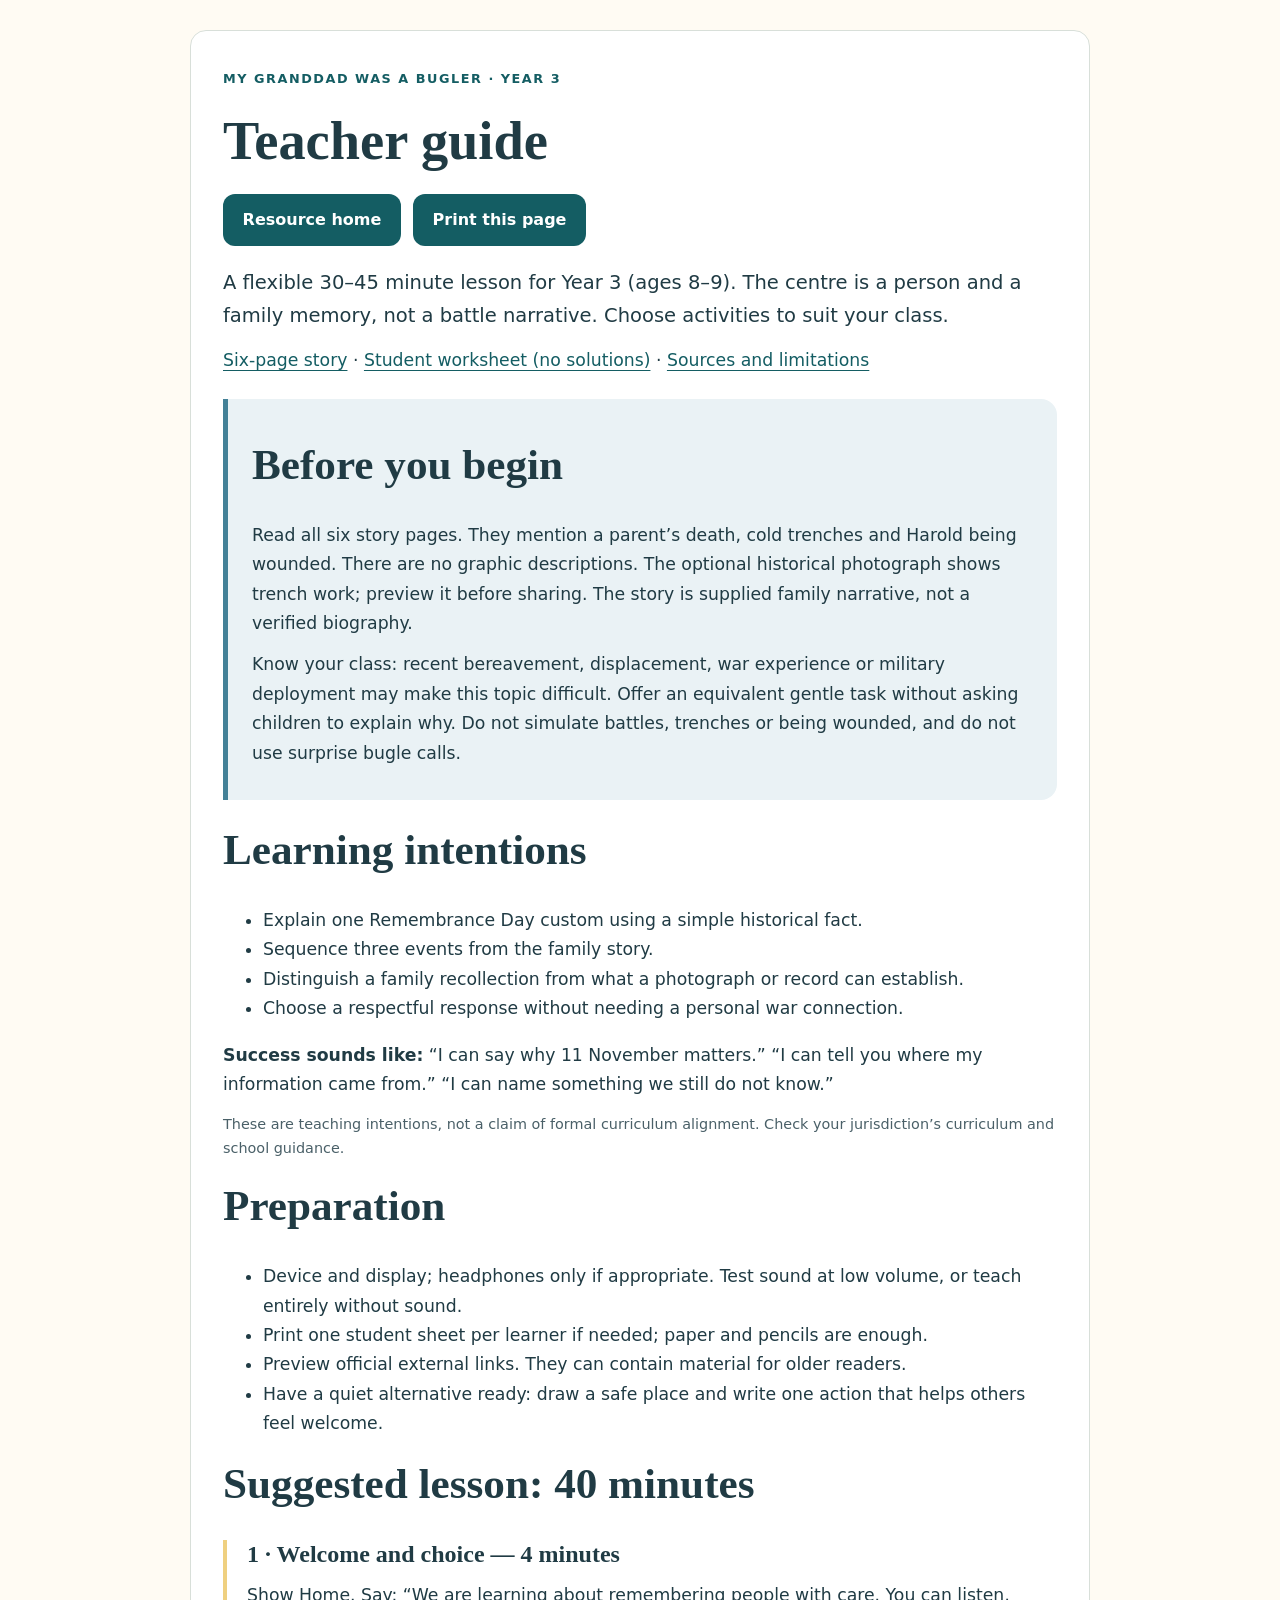
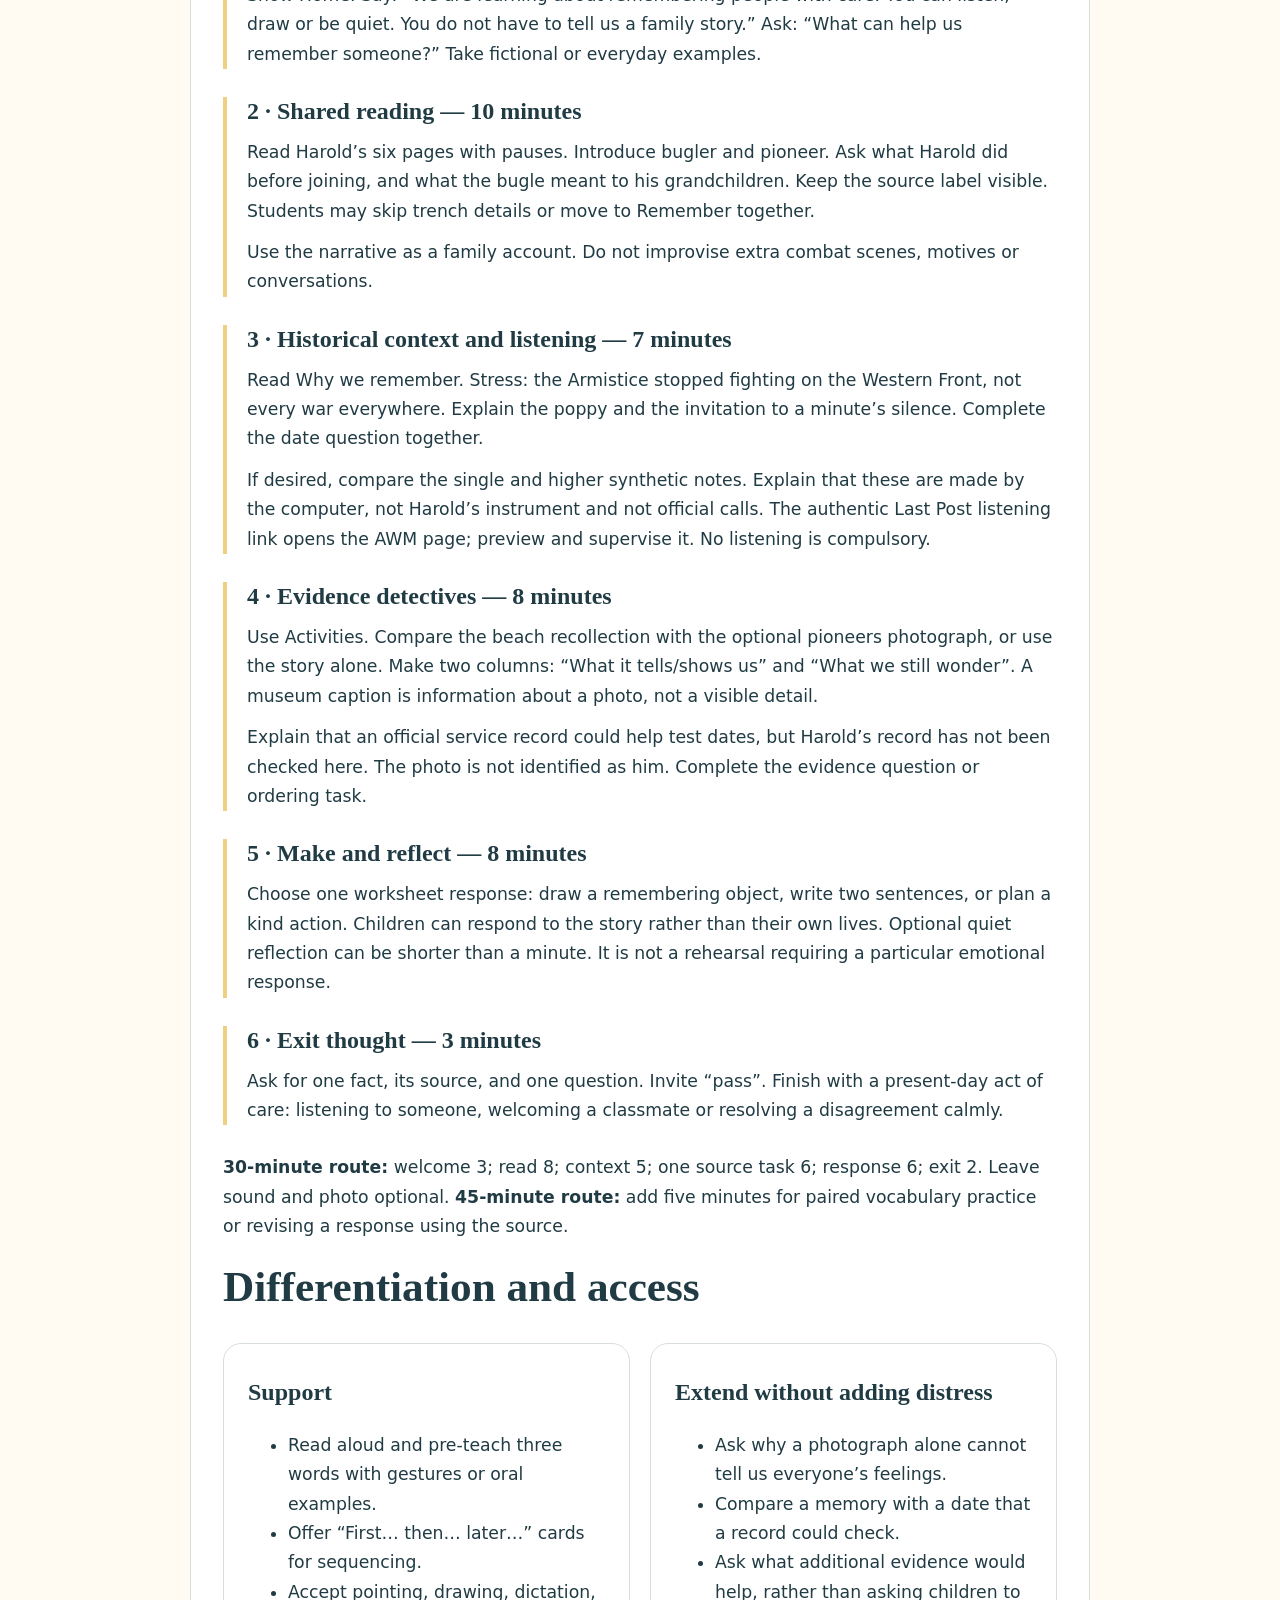
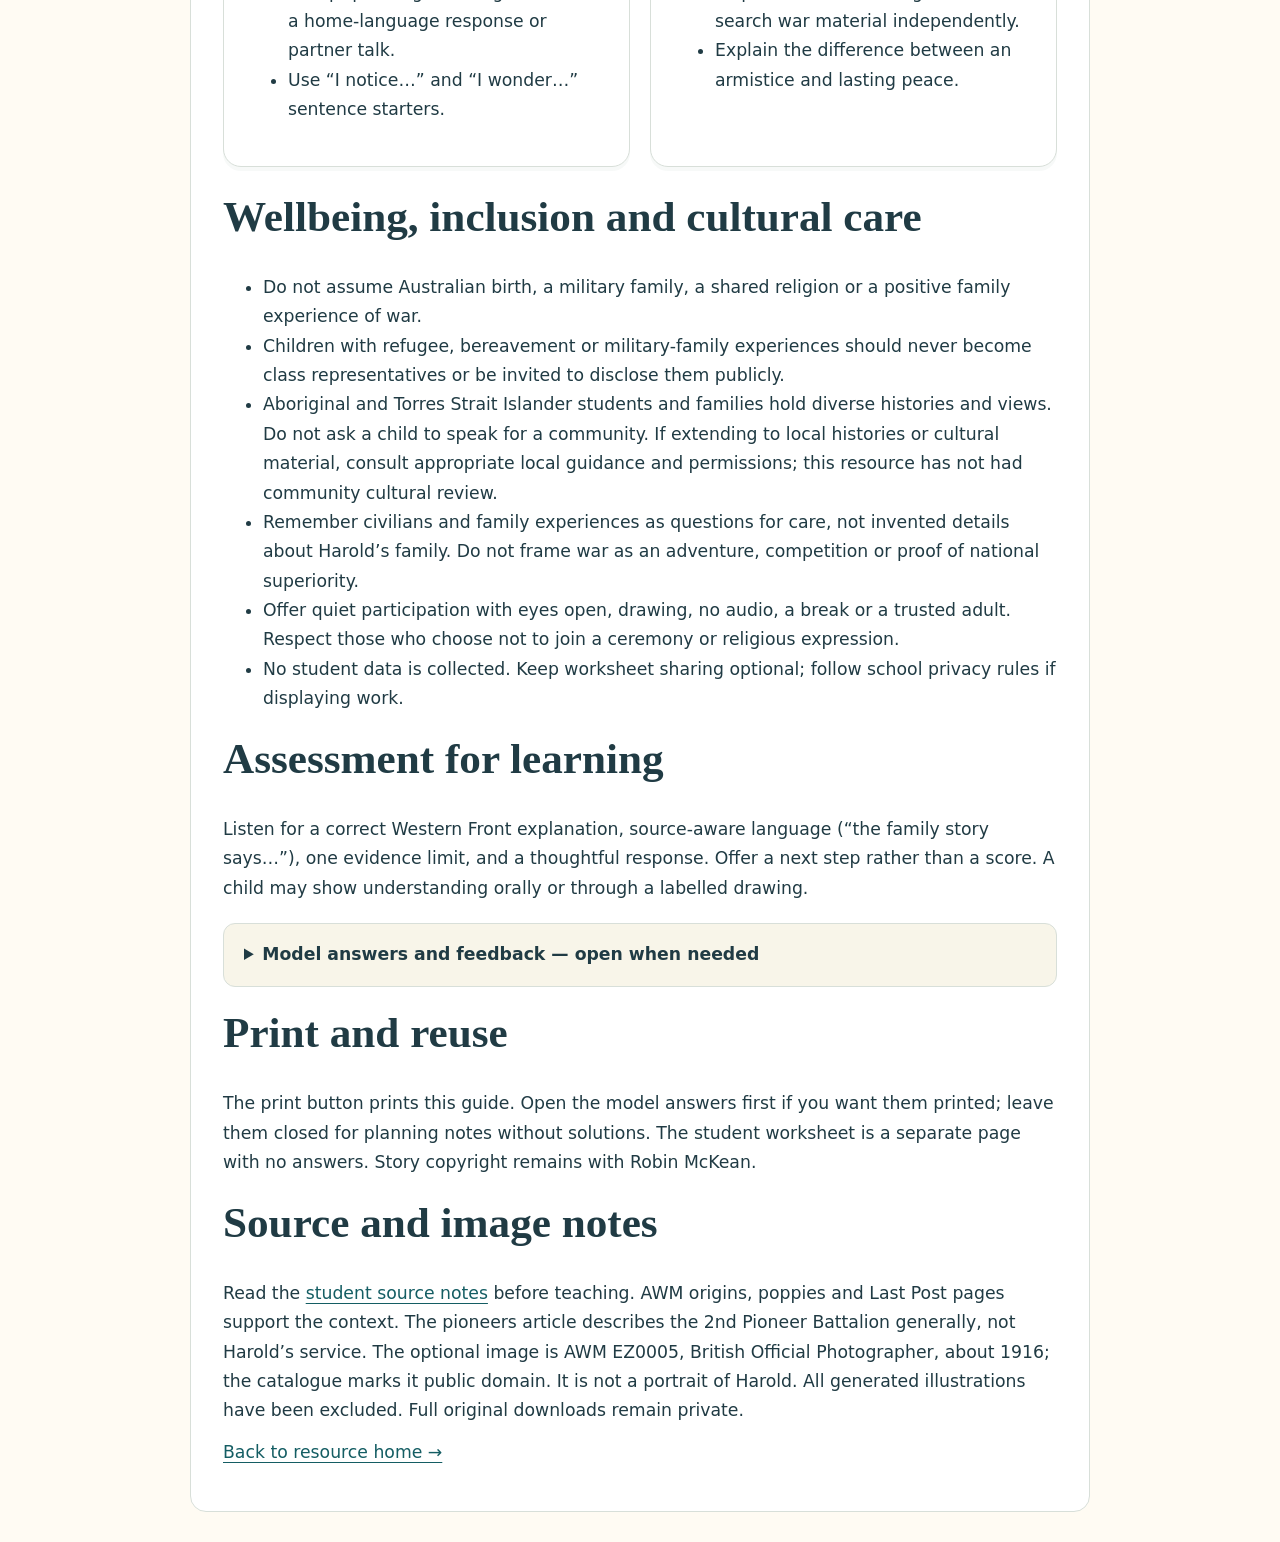
==== teacher/index.html @ 89bfed2d "Expand Year 3 remembrance resource with evidence activities, worksheet and teacher guide" ====
<!doctype html><html lang="en-AU"><head><meta charset="utf-8"><meta name="viewport" content="width=device-width,initial-scale=1"><title>Teacher guide | My Granddad was a Bugler</title><link rel="stylesheet" href="../assets/site.css"></head><body><a class="skip" href="#content">Skip to content</a><main id="content" class="paper teacher-content"><span class="eyebrow">My Granddad was a Bugler · Year 3</span><h1>Teacher guide</h1><nav class="print-tools" aria-label="Resource links"><a class="button" href="../index.html#home">Resource home</a><button type="button" onclick="window.print()">Print this page</button></nav><p class="lead">A flexible 30–45 minute lesson for Year 3 (ages 8–9). The centre is a person and a family memory, not a battle narrative. Choose activities to suit your class.</p><p><a href="../index.html#story">Six-page story</a> · <a href="../worksheet.html">Student worksheet (no solutions)</a> · <a href="../index.html#sources">Sources and limitations</a></p><aside class="gentle"><h2>Before you begin</h2><p>Read all six story pages. They mention a parent’s death, cold trenches and Harold being wounded. There are no graphic descriptions. The optional historical photograph shows trench work; preview it before sharing. The story is supplied family narrative, not a verified biography.</p><p>Know your class: recent bereavement, displacement, war experience or military deployment may make this topic difficult. Offer an equivalent gentle task without asking children to explain why. Do not simulate battles, trenches or being wounded, and do not use surprise bugle calls.</p></aside><h2>Learning intentions</h2><ul><li>Explain one Remembrance Day custom using a simple historical fact.</li><li>Sequence three events from the family story.</li><li>Distinguish a family recollection from what a photograph or record can establish.</li><li>Choose a respectful response without needing a personal war connection.</li></ul><p><strong>Success sounds like:</strong> “I can say why 11 November matters.” “I can tell you where my information came from.” “I can name something we still do not know.”</p><p class="small">These are teaching intentions, not a claim of formal curriculum alignment. Check your jurisdiction’s curriculum and school guidance.</p><h2>Preparation</h2><ul><li>Device and display; headphones only if appropriate. Test sound at low volume, or teach entirely without sound.</li><li>Print one student sheet per learner if needed; paper and pencils are enough.</li><li>Preview official external links. They can contain material for older readers.</li><li>Have a quiet alternative ready: draw a safe place and write one action that helps others feel welcome.</li></ul><h2>Suggested lesson: 40 minutes</h2><div class="lesson"><h3>1 · Welcome and choice — 4 minutes</h3><p>Show Home. Say: “We are learning about remembering people with care. You can listen, draw or be quiet. You do not have to tell us a family story.” Ask: “What can help us remember someone?” Take fictional or everyday examples.</p></div><div class="lesson"><h3>2 · Shared reading — 10 minutes</h3><p>Read Harold’s six pages with pauses. Introduce bugler and pioneer. Ask what Harold did before joining, and what the bugle meant to his grandchildren. Keep the source label visible. Students may skip trench details or move to Remember together.</p><p>Use the narrative as a family account. Do not improvise extra combat scenes, motives or conversations.</p></div><div class="lesson"><h3>3 · Historical context and listening — 7 minutes</h3><p>Read Why we remember. Stress: the Armistice stopped fighting on the Western Front, not every war everywhere. Explain the poppy and the invitation to a minute’s silence. Complete the date question together.</p><p>If desired, compare the single and higher synthetic notes. Explain that these are made by the computer, not Harold’s instrument and not official calls. The authentic Last Post listening link opens the AWM page; preview and supervise it. No listening is compulsory.</p></div><div class="lesson"><h3>4 · Evidence detectives — 8 minutes</h3><p>Use Activities. Compare the beach recollection with the optional pioneers photograph, or use the story alone. Make two columns: “What it tells/shows us” and “What we still wonder”. A museum caption is information about a photo, not a visible detail.</p><p>Explain that an official service record could help test dates, but Harold’s record has not been checked here. The photo is not identified as him. Complete the evidence question or ordering task.</p></div><div class="lesson"><h3>5 · Make and reflect — 8 minutes</h3><p>Choose one worksheet response: draw a remembering object, write two sentences, or plan a kind action. Children can respond to the story rather than their own lives. Optional quiet reflection can be shorter than a minute. It is not a rehearsal requiring a particular emotional response.</p></div><div class="lesson"><h3>6 · Exit thought — 3 minutes</h3><p>Ask for one fact, its source, and one question. Invite “pass”. Finish with a present-day act of care: listening to someone, welcoming a classmate or resolving a disagreement calmly.</p></div><p><strong>30-minute route:</strong> welcome 3; read 8; context 5; one source task 6; response 6; exit 2. Leave sound and photo optional. <strong>45-minute route:</strong> add five minutes for paired vocabulary practice or revising a response using the source.</p><h2>Differentiation and access</h2><div class="grid two"><article class="card"><h3>Support</h3><ul><li>Read aloud and pre-teach three words with gestures or oral examples.</li><li>Offer “First… then… later…” cards for sequencing.</li><li>Accept pointing, drawing, dictation, a home-language response or partner talk.</li><li>Use “I notice…” and “I wonder…” sentence starters.</li></ul></article><article class="card"><h3>Extend without adding distress</h3><ul><li>Ask why a photograph alone cannot tell us everyone’s feelings.</li><li>Compare a memory with a date that a record could check.</li><li>Ask what additional evidence would help, rather than asking children to search war material independently.</li><li>Explain the difference between an armistice and lasting peace.</li></ul></article></div><h2>Wellbeing, inclusion and cultural care</h2><ul><li>Do not assume Australian birth, a military family, a shared religion or a positive family experience of war.</li><li>Children with refugee, bereavement or military-family experiences should never become class representatives or be invited to disclose them publicly.</li><li>Aboriginal and Torres Strait Islander students and families hold diverse histories and views. Do not ask a child to speak for a community. If extending to local histories or cultural material, consult appropriate local guidance and permissions; this resource has not had community cultural review.</li><li>Remember civilians and family experiences as questions for care, not invented details about Harold’s family. Do not frame war as an adventure, competition or proof of national superiority.</li><li>Offer quiet participation with eyes open, drawing, no audio, a break or a trusted adult. Respect those who choose not to join a ceremony or religious expression.</li><li>No student data is collected. Keep worksheet sharing optional; follow school privacy rules if displaying work.</li></ul><h2>Assessment for learning</h2><p>Listen for a correct Western Front explanation, source-aware language (“the family story says…”), one evidence limit, and a thoughtful response. Offer a next step rather than a score. A child may show understanding orally or through a labelled drawing.</p><details><summary>Model answers and feedback — open when needed</summary><h3>Self-check tasks</h3><ul><li>Date: fighting stopped on the Western Front. “All wars ended” overgeneralises.</li><li>Word: an armistice is an agreement to stop fighting.</li><li>Order: butcher’s boy first; battalion bugler second; grandchildren memory third. On the displayed list: 3, 1, 2.</li><li>Photo: visible trench work is evidence; it does not identify Harold or reveal everyone’s thoughts.</li></ul><h3>Worksheet possibilities</h3><p><strong>Word:</strong> “A bugler plays a bugle.” “Remembrance means remembering.” Accept accurate child phrasing.</p><p><strong>Date:</strong> “Fighting stopped on the Western Front at 11 am on 11 November 1918.” Do not accept “every war ended” without revisiting context.</p><p><strong>Family source:</strong> “The story says Harold called his grandchildren with the bugle.” Limit: it does not independently prove the date or exact words. Ask who recalls it or whether another source could help.</p><p><strong>Photo:</strong> “I can see boards on the floor and people working.” The collection caption identifies pioneers, about 1916. Limit: the photograph does not identify Harold or show what happened before and after.</p><p><strong>Record:</strong> “A service record might help check when he joined.” No checked record is supplied; do not mark the document’s enlistment caption as independently confirmed.</p><p><strong>Reflection:</strong> “I drew a flower to remember people” or “I can help a new student join our game.” There is no required feeling, religious statement or family disclosure.</p></details><h2>Print and reuse</h2><p>The print button prints this guide. Open the model answers first if you want them printed; leave them closed for planning notes without solutions. The student worksheet is a separate page with no answers. Story copyright remains with Robin McKean.</p><h2>Source and image notes</h2><p>Read the <a href="../index.html#sources">student source notes</a> before teaching. AWM origins, poppies and Last Post pages support the context. The pioneers article describes the 2nd Pioneer Battalion generally, not Harold’s service. The optional image is AWM EZ0005, British Official Photographer, about 1916; the catalogue marks it public domain. It is not a portrait of Harold. All generated illustrations have been excluded. Full original downloads remain private.</p><p><a href="../index.html#home">Back to resource home →</a></p></main></body></html>
---- assets/site.css ----
:root{--ink:#203b44;--muted:#4a6068;--red:#9d263e;--cream:#fffbf3;--teal:#145d63;--gold:#efd080;--line:#d8dfd9;--soft:#edf5f2}*{box-sizing:border-box}html{scroll-behavior:smooth}body{margin:0;background:var(--cream);color:var(--ink);font:1.08rem/1.7 system-ui,-apple-system,BlinkMacSystemFont,"Segoe UI",sans-serif}h1,h2,h3,h4{line-height:1.2;text-wrap:balance}h1,h2,h3{font-family:Georgia,serif}h1{font-size:clamp(2rem,5vw,3.4rem);margin:.3em 0}h2{font-size:clamp(1.9rem,4vw,2.7rem);margin:.45em 0 .7em}h3{font-size:1.5rem}h4{font-size:1.12rem}p{margin:.7em 0}a{color:var(--teal);text-underline-offset:4px}button,.button{font:700 1rem/1.4 system-ui;display:inline-block;background:var(--teal);color:white;border:2px solid transparent;border-radius:12px;padding:.8rem 1.1rem;cursor:pointer;text-decoration:none;min-height:46px}button:hover,.button:hover{background:#0b464b}.secondary{background:white;color:var(--teal);border-color:var(--teal)}button:disabled{opacity:.5;cursor:default}button:focus-visible,a:focus-visible,select:focus-visible,summary:focus-visible{outline:3px solid var(--red);outline-offset:4px}h2:focus,h3:focus{outline:none}.wrap{max-width:1120px;margin:auto;padding:0 24px}.masthead{background:#e8f2f1;border-top:8px solid var(--red)}.brand{display:flex;align-items:center;justify-content:space-between;gap:32px;padding-top:32px;padding-bottom:32px}.brand p{max-width:720px}.eyebrow,.step{font-size:.8rem;text-transform:uppercase;letter-spacing:.12em;font-weight:800;color:var(--teal)}.poppy{width:130px;height:130px;flex:none;position:relative;background:radial-gradient(ellipse at 32% 30%,#b63049 0 30%,transparent 31%),radial-gradient(ellipse at 70% 35%,#b63049 0 30%,transparent 31%),radial-gradient(ellipse at 35% 70%,#b63049 0 30%,transparent 31%),radial-gradient(ellipse at 70% 70%,#b63049 0 30%,transparent 31%)}.poppy span{position:absolute;inset:40%;background:#203b44;border-radius:50%}.main-nav{background:white;border-block:1px solid var(--line)}.main-nav .wrap{display:flex;gap:4px;flex-wrap:wrap;padding-top:10px;padding-bottom:10px}.main-nav a{padding:9px 12px;border-radius:8px;font-size:.94rem;font-weight:700;text-decoration:none}.main-nav a[aria-current]{background:var(--teal);color:white}.panel{padding:40px 0 24px;min-height:460px}[hidden]{display:none!important}.tag{background:#f3e5ba;padding:6px 12px;border-radius:40px;font-size:.85rem;font-weight:700;display:inline-block}.hero{display:grid;grid-template-columns:3fr 1fr;align-items:center;gap:40px;margin-bottom:32px}.hero .button{margin:8px 8px 8px 0}.lead{font-size:1.22rem;max-width:800px}.intro{max-width:850px}.date-card{background:#fff1d5;border:2px solid var(--gold);border-radius:80px 80px 16px 16px;text-align:center;padding:24px}.date-card strong{font:5rem/1 Georgia,serif;display:block;color:var(--red)}.date-card span{font-weight:800}.date-card p{font-size:.95rem}.grid{display:grid;gap:20px;margin:24px 0}.three{grid-template-columns:repeat(3,1fr)}.two{grid-template-columns:repeat(2,1fr)}.card{background:white;border:1px solid var(--line);border-radius:18px;padding:24px;box-shadow:0 4px 0 #d8dfd933}.card h3,.card h4{margin-top:10px}.gentle{background:#eaf2f5;border-left:5px solid #438197;padding:20px 24px;border-radius:0 16px 16px 0;margin:24px 0}.gentle h3{margin-top:0}.compact{padding:12px 20px}.small,.source-line,figcaption{font-size:.9rem;color:var(--muted)}.source-line{margin:24px 0}.storybook{background:white;border:1px solid var(--line);border-top:6px solid var(--gold);border-radius:18px;overflow:hidden}.story-page{padding:32px;max-width:850px;margin:auto;min-height:350px}.story-page p{font-family:Georgia,serif;font-size:1.27rem;line-height:1.85}.story-page h3{font-size:2rem}.story-controls{display:flex;align-items:center;justify-content:space-between;gap:12px;padding:16px 24px;background:var(--soft)}.story-controls p{margin:0}.sound-bar{display:flex;align-items:center;gap:16px;flex-wrap:wrap;margin:20px 0;font-size:.92rem}.sound-bar button{background:#52636a}.lest{color:var(--red);font-weight:bold}.word-grid{display:grid;grid-template-columns:repeat(2,1fr);gap:12px}.word-grid details{margin:0}details{border:1px solid var(--line);border-radius:12px;background:white;padding:16px 20px;margin:20px 0}summary{font-weight:750;cursor:pointer;min-height:30px}details p{margin-bottom:0}.button-row{display:flex;flex-wrap:wrap;gap:10px}.text-button{padding:0;min-height:24px;background:none;color:var(--teal);text-decoration:underline;border:0;font:inherit}.text-button:hover{background:none;color:var(--red)}.check{border:1px solid var(--line);border-radius:16px;padding:20px;margin:24px 0;background:#fff}.check legend{padding:0 10px;font-weight:750;max-width:100%}.check button{display:block;text-align:left;width:100%;background:#eff5f2;color:var(--ink);border-color:#d5e5df;margin:9px 0}.check button:hover{border-color:var(--teal)}.check button[aria-pressed=true]{border-color:var(--teal);background:#d7ece5}.feedback{min-height:2em;border-left:4px solid var(--gold);padding:8px 12px}.sequence label{display:flex;align-items:center;justify-content:space-between;gap:20px;border-bottom:1px solid var(--line);padding:16px 0}.sequence select{font:inherit;padding:10px;max-width:45%;width:170px}.sequence button{margin-top:20px}blockquote{border-left:4px solid var(--gold);padding-left:16px;margin:20px 0}figure{margin:20px 0}figure img{max-width:100%;height:auto;border-radius:12px;display:block}.photo-activity figure{max-width:640px;margin-inline:auto}figcaption{margin-top:12px}footer{border-top:1px solid var(--line);margin-top:30px!important;padding-top:28px!important;padding-bottom:32px!important;font-size:.9rem}.skip{position:absolute;top:-100px;left:10px;background:white;z-index:10;padding:15px}.skip:focus{top:8px}.print-tools{display:flex;gap:12px;flex-wrap:wrap;margin:20px 0}.paper{max-width:850px;margin:30px auto;padding:32px;background:white;border:1px solid var(--line);border-radius:16px}.answer-space{min-height:100px;border-bottom:1px solid #9ba8ad;margin:16px 0;background:repeating-linear-gradient(transparent 0 31px,#d9dfe2 32px 33px)}.drawing-space{height:180px;border:1px solid #98a6ab;border-radius:8px;margin:16px 0}.lesson{border-left:4px solid var(--gold);padding-left:20px;margin:28px 0}.lesson h3{margin-bottom:8px}.teacher-content{max-width:900px}.teacher-content details{background:#f8f5e9}.break{break-before:page}@media(max-width:760px){.three,.two{grid-template-columns:1fr}.hero{grid-template-columns:1fr}.date-card{display:none}.brand{gap:12px}.poppy{width:68px;height:68px}.wrap{padding-inline:18px}.brand{padding-block:24px}.main-nav a{padding:8px 9px;font-size:.87rem}.panel{padding-top:28px}.word-grid{grid-template-columns:1fr}.story-page{padding:24px;min-height:0}.story-page p{font-size:1.15rem}.story-controls{padding:12px;gap:8px}.story-controls button{padding:10px}.card{padding:20px}.sequence label{gap:10px}.paper{padding:20px;margin:20px 10px}}@media(prefers-reduced-motion:reduce){html{scroll-behavior:auto}*,*::before{animation:none!important;transition:none!important}}@media print{body{background:white;font-size:11pt;line-height:1.5;color:#111}.main-nav,.masthead,.skip,footer,.print-tools,button,.sound-bar,.story-controls{display:none!important}.wrap,.paper{max-width:none;margin:0;padding:0;border:0;box-shadow:none}.panel{min-height:0;padding:0}.card{box-shadow:none;break-inside:avoid;border-color:#aaa}.hero{display:block}.date-card{display:none}a{color:#111}.tag{background:none;padding:0}.answer-space{min-height:80px}.drawing-space{height:150px}h2{font-size:22pt}h3{font-size:15pt}.teacher-content details{border:0;padding:0}details>summary{list-style:none}.grid{gap:12px}.teacher-content .grid{display:block}.source-line{font-size:9pt}}
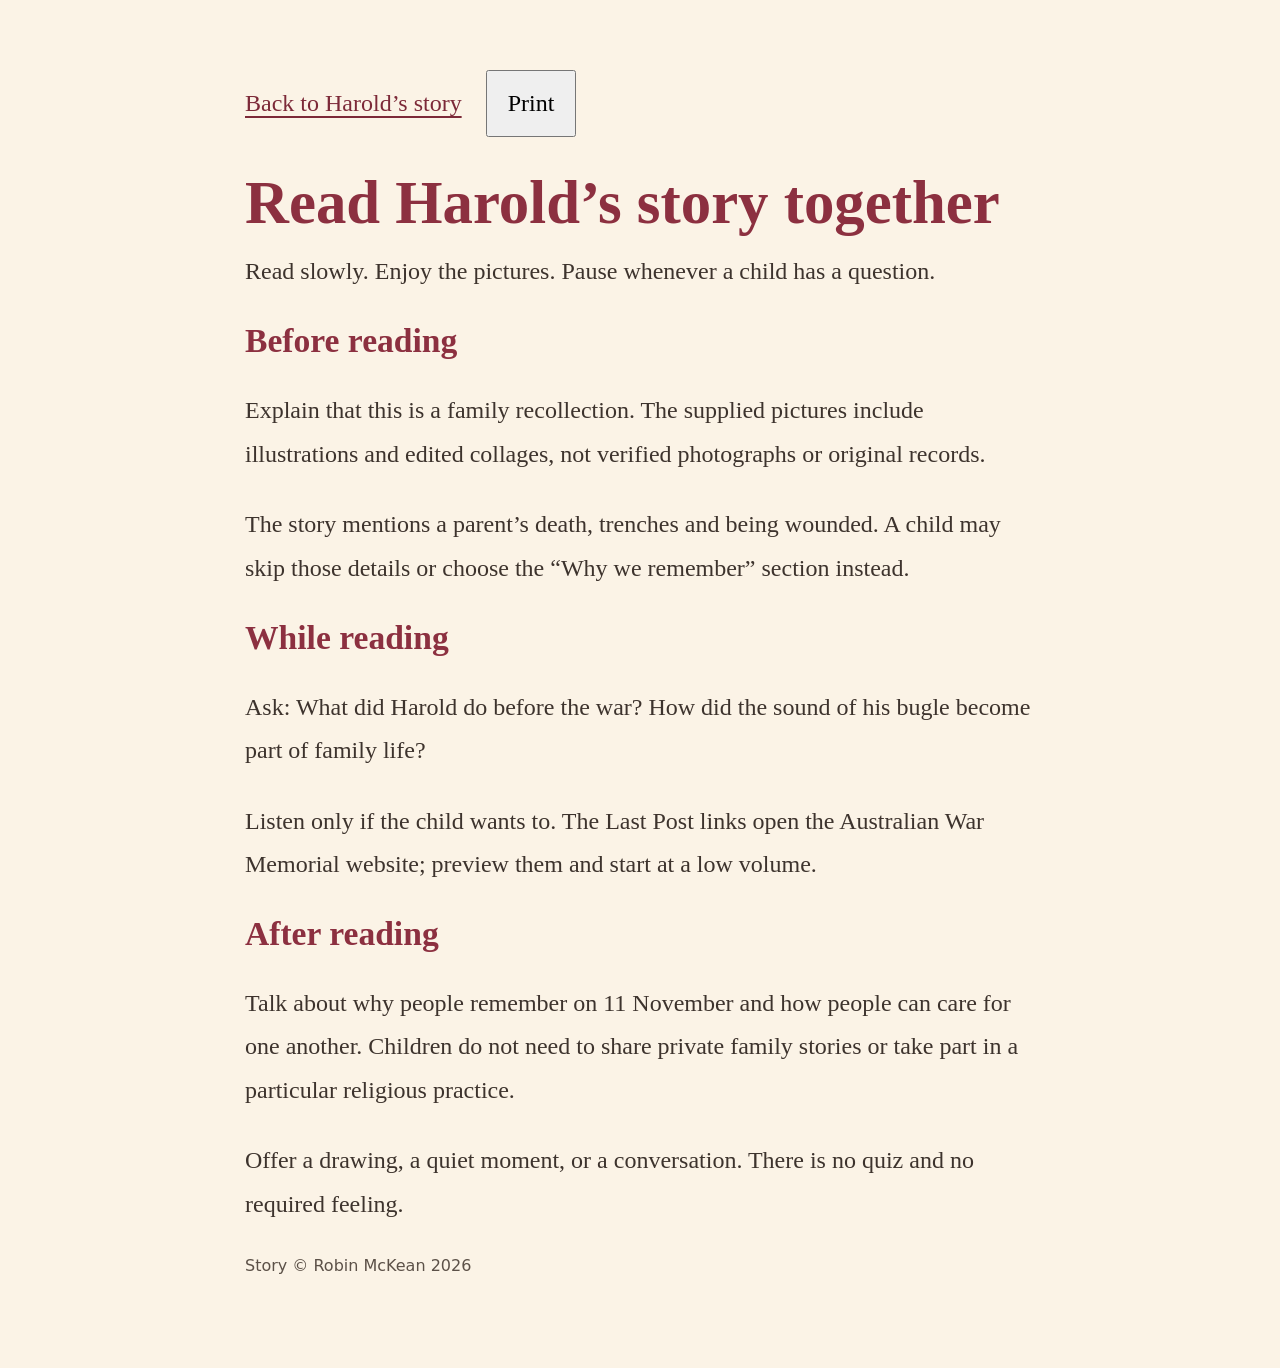
==== commit eff9683f: "Simplify to Harold's illustrated story, remembrance and listening links" ====
--- a/teacher/index.html
+++ b/teacher/index.html
@@ -1 +1 @@
-<!doctype html><html lang="en-AU"><head><meta charset="utf-8"><meta name="viewport" content="width=device-width,initial-scale=1"><title>Teacher guide | My Granddad was a Bugler</title><link rel="stylesheet" href="../assets/site.css"></head><body><a class="skip" href="#content">Skip to content</a><main id="content" class="paper teacher-content"><span class="eyebrow">My Granddad was a Bugler · Year 3</span><h1>Teacher guide</h1><nav class="print-tools" aria-label="Resource links"><a class="button" href="../index.html#home">Resource home</a><button type="button" onclick="window.print()">Print this page</button></nav><p class="lead">A flexible 30–45 minute lesson for Year 3 (ages 8–9). The centre is a person and a family memory, not a battle narrative. Choose activities to suit your class.</p><p><a href="../index.html#story">Six-page story</a> · <a href="../worksheet.html">Student worksheet (no solutions)</a> · <a href="../index.html#sources">Sources and limitations</a></p><aside class="gentle"><h2>Before you begin</h2><p>Read all six story pages. They mention a parent’s death, cold trenches and Harold being wounded. There are no graphic descriptions. The optional historical photograph shows trench work; preview it before sharing. The story is supplied family narrative, not a verified biography.</p><p>Know your class: recent bereavement, displacement, war experience or military deployment may make this topic difficult. Offer an equivalent gentle task without asking children to explain why. Do not simulate battles, trenches or being wounded, and do not use surprise bugle calls.</p></aside><h2>Learning intentions</h2><ul><li>Explain one Remembrance Day custom using a simple historical fact.</li><li>Sequence three events from the family story.</li><li>Distinguish a family recollection from what a photograph or record can establish.</li><li>Choose a respectful response without needing a personal war connection.</li></ul><p><strong>Success sounds like:</strong> “I can say why 11 November matters.” “I can tell you where my information came from.” “I can name something we still do not know.”</p><p class="small">These are teaching intentions, not a claim of formal curriculum alignment. Check your jurisdiction’s curriculum and school guidance.</p><h2>Preparation</h2><ul><li>Device and display; headphones only if appropriate. Test sound at low volume, or teach entirely without sound.</li><li>Print one student sheet per learner if needed; paper and pencils are enough.</li><li>Preview official external links. They can contain material for older readers.</li><li>Have a quiet alternative ready: draw a safe place and write one action that helps others feel welcome.</li></ul><h2>Suggested lesson: 40 minutes</h2><div class="lesson"><h3>1 · Welcome and choice — 4 minutes</h3><p>Show Home. Say: “We are learning about remembering people with care. You can listen, draw or be quiet. You do not have to tell us a family story.” Ask: “What can help us remember someone?” Take fictional or everyday examples.</p></div><div class="lesson"><h3>2 · Shared reading — 10 minutes</h3><p>Read Harold’s six pages with pauses. Introduce bugler and pioneer. Ask what Harold did before joining, and what the bugle meant to his grandchildren. Keep the source label visible. Students may skip trench details or move to Remember together.</p><p>Use the narrative as a family account. Do not improvise extra combat scenes, motives or conversations.</p></div><div class="lesson"><h3>3 · Historical context and listening — 7 minutes</h3><p>Read Why we remember. Stress: the Armistice stopped fighting on the Western Front, not every war everywhere. Explain the poppy and the invitation to a minute’s silence. Complete the date question together.</p><p>If desired, compare the single and higher synthetic notes. Explain that these are made by the computer, not Harold’s instrument and not official calls. The authentic Last Post listening link opens the AWM page; preview and supervise it. No listening is compulsory.</p></div><div class="lesson"><h3>4 · Evidence detectives — 8 minutes</h3><p>Use Activities. Compare the beach recollection with the optional pioneers photograph, or use the story alone. Make two columns: “What it tells/shows us” and “What we still wonder”. A museum caption is information about a photo, not a visible detail.</p><p>Explain that an official service record could help test dates, but Harold’s record has not been checked here. The photo is not identified as him. Complete the evidence question or ordering task.</p></div><div class="lesson"><h3>5 · Make and reflect — 8 minutes</h3><p>Choose one worksheet response: draw a remembering object, write two sentences, or plan a kind action. Children can respond to the story rather than their own lives. Optional quiet reflection can be shorter than a minute. It is not a rehearsal requiring a particular emotional response.</p></div><div class="lesson"><h3>6 · Exit thought — 3 minutes</h3><p>Ask for one fact, its source, and one question. Invite “pass”. Finish with a present-day act of care: listening to someone, welcoming a classmate or resolving a disagreement calmly.</p></div><p><strong>30-minute route:</strong> welcome 3; read 8; context 5; one source task 6; response 6; exit 2. Leave sound and photo optional. <strong>45-minute route:</strong> add five minutes for paired vocabulary practice or revising a response using the source.</p><h2>Differentiation and access</h2><div class="grid two"><article class="card"><h3>Support</h3><ul><li>Read aloud and pre-teach three words with gestures or oral examples.</li><li>Offer “First… then… later…” cards for sequencing.</li><li>Accept pointing, drawing, dictation, a home-language response or partner talk.</li><li>Use “I notice…” and “I wonder…” sentence starters.</li></ul></article><article class="card"><h3>Extend without adding distress</h3><ul><li>Ask why a photograph alone cannot tell us everyone’s feelings.</li><li>Compare a memory with a date that a record could check.</li><li>Ask what additional evidence would help, rather than asking children to search war material independently.</li><li>Explain the difference between an armistice and lasting peace.</li></ul></article></div><h2>Wellbeing, inclusion and cultural care</h2><ul><li>Do not assume Australian birth, a military family, a shared religion or a positive family experience of war.</li><li>Children with refugee, bereavement or military-family experiences should never become class representatives or be invited to disclose them publicly.</li><li>Aboriginal and Torres Strait Islander students and families hold diverse histories and views. Do not ask a child to speak for a community. If extending to local histories or cultural material, consult appropriate local guidance and permissions; this resource has not had community cultural review.</li><li>Remember civilians and family experiences as questions for care, not invented details about Harold’s family. Do not frame war as an adventure, competition or proof of national superiority.</li><li>Offer quiet participation with eyes open, drawing, no audio, a break or a trusted adult. Respect those who choose not to join a ceremony or religious expression.</li><li>No student data is collected. Keep worksheet sharing optional; follow school privacy rules if displaying work.</li></ul><h2>Assessment for learning</h2><p>Listen for a correct Western Front explanation, source-aware language (“the family story says…”), one evidence limit, and a thoughtful response. Offer a next step rather than a score. A child may show understanding orally or through a labelled drawing.</p><details><summary>Model answers and feedback — open when needed</summary><h3>Self-check tasks</h3><ul><li>Date: fighting stopped on the Western Front. “All wars ended” overgeneralises.</li><li>Word: an armistice is an agreement to stop fighting.</li><li>Order: butcher’s boy first; battalion bugler second; grandchildren memory third. On the displayed list: 3, 1, 2.</li><li>Photo: visible trench work is evidence; it does not identify Harold or reveal everyone’s thoughts.</li></ul><h3>Worksheet possibilities</h3><p><strong>Word:</strong> “A bugler plays a bugle.” “Remembrance means remembering.” Accept accurate child phrasing.</p><p><strong>Date:</strong> “Fighting stopped on the Western Front at 11 am on 11 November 1918.” Do not accept “every war ended” without revisiting context.</p><p><strong>Family source:</strong> “The story says Harold called his grandchildren with the bugle.” Limit: it does not independently prove the date or exact words. Ask who recalls it or whether another source could help.</p><p><strong>Photo:</strong> “I can see boards on the floor and people working.” The collection caption identifies pioneers, about 1916. Limit: the photograph does not identify Harold or show what happened before and after.</p><p><strong>Record:</strong> “A service record might help check when he joined.” No checked record is supplied; do not mark the document’s enlistment caption as independently confirmed.</p><p><strong>Reflection:</strong> “I drew a flower to remember people” or “I can help a new student join our game.” There is no required feeling, religious statement or family disclosure.</p></details><h2>Print and reuse</h2><p>The print button prints this guide. Open the model answers first if you want them printed; leave them closed for planning notes without solutions. The student worksheet is a separate page with no answers. Story copyright remains with Robin McKean.</p><h2>Source and image notes</h2><p>Read the <a href="../index.html#sources">student source notes</a> before teaching. AWM origins, poppies and Last Post pages support the context. The pioneers article describes the 2nd Pioneer Battalion generally, not Harold’s service. The optional image is AWM EZ0005, British Official Photographer, about 1916; the catalogue marks it public domain. It is not a portrait of Harold. All generated illustrations have been excluded. Full original downloads remain private.</p><p><a href="../index.html#home">Back to resource home →</a></p></main></body></html>+<!doctype html><html lang="en-AU"><head><meta charset="utf-8"><meta name="viewport" content="width=device-width,initial-scale=1"><title>Read Harold’s story together — Harold’s Story</title><link rel="stylesheet" href="../assets/site.css"></head><body><main class="simple-paper"><div class="print-tools"><a href="../index.html">Back to Harold’s story</a><button onclick="window.print()">Print</button></div><h1>Read Harold’s story together</h1><p>Read slowly. Enjoy the pictures. Pause whenever a child has a question.</p><h2>Before reading</h2><p>Explain that this is a family recollection. The supplied pictures include illustrations and edited collages, not verified photographs or original records.</p><p>The story mentions a parent’s death, trenches and being wounded. A child may skip those details or choose the “Why we remember” section instead.</p><h2>While reading</h2><p>Ask: What did Harold do before the war? How did the sound of his bugle become part of family life?</p><p>Listen only if the child wants to. The Last Post links open the Australian War Memorial website; preview them and start at a low volume.</p><h2>After reading</h2><p>Talk about why people remember on 11 November and how people can care for one another. Children do not need to share private family stories or take part in a particular religious practice.</p><p>Offer a drawing, a quiet moment, or a conversation. There is no quiz and no required feeling.</p><p class="note">Story © Robin McKean 2026</p></main></body></html>
--- a/assets/site.css
+++ b/assets/site.css
@@ -1 +1 @@
-:root{--ink:#203b44;--muted:#4a6068;--red:#9d263e;--cream:#fffbf3;--teal:#145d63;--gold:#efd080;--line:#d8dfd9;--soft:#edf5f2}*{box-sizing:border-box}html{scroll-behavior:smooth}body{margin:0;background:var(--cream);color:var(--ink);font:1.08rem/1.7 system-ui,-apple-system,BlinkMacSystemFont,"Segoe UI",sans-serif}h1,h2,h3,h4{line-height:1.2;text-wrap:balance}h1,h2,h3{font-family:Georgia,serif}h1{font-size:clamp(2rem,5vw,3.4rem);margin:.3em 0}h2{font-size:clamp(1.9rem,4vw,2.7rem);margin:.45em 0 .7em}h3{font-size:1.5rem}h4{font-size:1.12rem}p{margin:.7em 0}a{color:var(--teal);text-underline-offset:4px}button,.button{font:700 1rem/1.4 system-ui;display:inline-block;background:var(--teal);color:white;border:2px solid transparent;border-radius:12px;padding:.8rem 1.1rem;cursor:pointer;text-decoration:none;min-height:46px}button:hover,.button:hover{background:#0b464b}.secondary{background:white;color:var(--teal);border-color:var(--teal)}button:disabled{opacity:.5;cursor:default}button:focus-visible,a:focus-visible,select:focus-visible,summary:focus-visible{outline:3px solid var(--red);outline-offset:4px}h2:focus,h3:focus{outline:none}.wrap{max-width:1120px;margin:auto;padding:0 24px}.masthead{background:#e8f2f1;border-top:8px solid var(--red)}.brand{display:flex;align-items:center;justify-content:space-between;gap:32px;padding-top:32px;padding-bottom:32px}.brand p{max-width:720px}.eyebrow,.step{font-size:.8rem;text-transform:uppercase;letter-spacing:.12em;font-weight:800;color:var(--teal)}.poppy{width:130px;height:130px;flex:none;position:relative;background:radial-gradient(ellipse at 32% 30%,#b63049 0 30%,transparent 31%),radial-gradient(ellipse at 70% 35%,#b63049 0 30%,transparent 31%),radial-gradient(ellipse at 35% 70%,#b63049 0 30%,transparent 31%),radial-gradient(ellipse at 70% 70%,#b63049 0 30%,transparent 31%)}.poppy span{position:absolute;inset:40%;background:#203b44;border-radius:50%}.main-nav{background:white;border-block:1px solid var(--line)}.main-nav .wrap{display:flex;gap:4px;flex-wrap:wrap;padding-top:10px;padding-bottom:10px}.main-nav a{padding:9px 12px;border-radius:8px;font-size:.94rem;font-weight:700;text-decoration:none}.main-nav a[aria-current]{background:var(--teal);color:white}.panel{padding:40px 0 24px;min-height:460px}[hidden]{display:none!important}.tag{background:#f3e5ba;padding:6px 12px;border-radius:40px;font-size:.85rem;font-weight:700;display:inline-block}.hero{display:grid;grid-template-columns:3fr 1fr;align-items:center;gap:40px;margin-bottom:32px}.hero .button{margin:8px 8px 8px 0}.lead{font-size:1.22rem;max-width:800px}.intro{max-width:850px}.date-card{background:#fff1d5;border:2px solid var(--gold);border-radius:80px 80px 16px 16px;text-align:center;padding:24px}.date-card strong{font:5rem/1 Georgia,serif;display:block;color:var(--red)}.date-card span{font-weight:800}.date-card p{font-size:.95rem}.grid{display:grid;gap:20px;margin:24px 0}.three{grid-template-columns:repeat(3,1fr)}.two{grid-template-columns:repeat(2,1fr)}.card{background:white;border:1px solid var(--line);border-radius:18px;padding:24px;box-shadow:0 4px 0 #d8dfd933}.card h3,.card h4{margin-top:10px}.gentle{background:#eaf2f5;border-left:5px solid #438197;padding:20px 24px;border-radius:0 16px 16px 0;margin:24px 0}.gentle h3{margin-top:0}.compact{padding:12px 20px}.small,.source-line,figcaption{font-size:.9rem;color:var(--muted)}.source-line{margin:24px 0}.storybook{background:white;border:1px solid var(--line);border-top:6px solid var(--gold);border-radius:18px;overflow:hidden}.story-page{padding:32px;max-width:850px;margin:auto;min-height:350px}.story-page p{font-family:Georgia,serif;font-size:1.27rem;line-height:1.85}.story-page h3{font-size:2rem}.story-controls{display:flex;align-items:center;justify-content:space-between;gap:12px;padding:16px 24px;background:var(--soft)}.story-controls p{margin:0}.sound-bar{display:flex;align-items:center;gap:16px;flex-wrap:wrap;margin:20px 0;font-size:.92rem}.sound-bar button{background:#52636a}.lest{color:var(--red);font-weight:bold}.word-grid{display:grid;grid-template-columns:repeat(2,1fr);gap:12px}.word-grid details{margin:0}details{border:1px solid var(--line);border-radius:12px;background:white;padding:16px 20px;margin:20px 0}summary{font-weight:750;cursor:pointer;min-height:30px}details p{margin-bottom:0}.button-row{display:flex;flex-wrap:wrap;gap:10px}.text-button{padding:0;min-height:24px;background:none;color:var(--teal);text-decoration:underline;border:0;font:inherit}.text-button:hover{background:none;color:var(--red)}.check{border:1px solid var(--line);border-radius:16px;padding:20px;margin:24px 0;background:#fff}.check legend{padding:0 10px;font-weight:750;max-width:100%}.check button{display:block;text-align:left;width:100%;background:#eff5f2;color:var(--ink);border-color:#d5e5df;margin:9px 0}.check button:hover{border-color:var(--teal)}.check button[aria-pressed=true]{border-color:var(--teal);background:#d7ece5}.feedback{min-height:2em;border-left:4px solid var(--gold);padding:8px 12px}.sequence label{display:flex;align-items:center;justify-content:space-between;gap:20px;border-bottom:1px solid var(--line);padding:16px 0}.sequence select{font:inherit;padding:10px;max-width:45%;width:170px}.sequence button{margin-top:20px}blockquote{border-left:4px solid var(--gold);padding-left:16px;margin:20px 0}figure{margin:20px 0}figure img{max-width:100%;height:auto;border-radius:12px;display:block}.photo-activity figure{max-width:640px;margin-inline:auto}figcaption{margin-top:12px}footer{border-top:1px solid var(--line);margin-top:30px!important;padding-top:28px!important;padding-bottom:32px!important;font-size:.9rem}.skip{position:absolute;top:-100px;left:10px;background:white;z-index:10;padding:15px}.skip:focus{top:8px}.print-tools{display:flex;gap:12px;flex-wrap:wrap;margin:20px 0}.paper{max-width:850px;margin:30px auto;padding:32px;background:white;border:1px solid var(--line);border-radius:16px}.answer-space{min-height:100px;border-bottom:1px solid #9ba8ad;margin:16px 0;background:repeating-linear-gradient(transparent 0 31px,#d9dfe2 32px 33px)}.drawing-space{height:180px;border:1px solid #98a6ab;border-radius:8px;margin:16px 0}.lesson{border-left:4px solid var(--gold);padding-left:20px;margin:28px 0}.lesson h3{margin-bottom:8px}.teacher-content{max-width:900px}.teacher-content details{background:#f8f5e9}.break{break-before:page}@media(max-width:760px){.three,.two{grid-template-columns:1fr}.hero{grid-template-columns:1fr}.date-card{display:none}.brand{gap:12px}.poppy{width:68px;height:68px}.wrap{padding-inline:18px}.brand{padding-block:24px}.main-nav a{padding:8px 9px;font-size:.87rem}.panel{padding-top:28px}.word-grid{grid-template-columns:1fr}.story-page{padding:24px;min-height:0}.story-page p{font-size:1.15rem}.story-controls{padding:12px;gap:8px}.story-controls button{padding:10px}.card{padding:20px}.sequence label{gap:10px}.paper{padding:20px;margin:20px 10px}}@media(prefers-reduced-motion:reduce){html{scroll-behavior:auto}*,*::before{animation:none!important;transition:none!important}}@media print{body{background:white;font-size:11pt;line-height:1.5;color:#111}.main-nav,.masthead,.skip,footer,.print-tools,button,.sound-bar,.story-controls{display:none!important}.wrap,.paper{max-width:none;margin:0;padding:0;border:0;box-shadow:none}.panel{min-height:0;padding:0}.card{box-shadow:none;break-inside:avoid;border-color:#aaa}.hero{display:block}.date-card{display:none}a{color:#111}.tag{background:none;padding:0}.answer-space{min-height:80px}.drawing-space{height:150px}h2{font-size:22pt}h3{font-size:15pt}.teacher-content details{border:0;padding:0}details>summary{list-style:none}.grid{gap:12px}.teacher-content .grid{display:block}.source-line{font-size:9pt}}
+*{box-sizing:border-box}html{scroll-behavior:smooth;scroll-padding-top:24px}body{margin:0;background:#fbf3e6;color:#3d332d;font-family:Georgia,"Times New Roman",serif;font-size:24px;line-height:1.8}.wrap{max-width:990px;padding:0 28px;margin:auto}header{padding-top:48px!important;padding-bottom:24px!important}h1,h2,h3{line-height:1.2;text-wrap:balance}h1{font-size:clamp(2.2rem,6vw,3.8rem);color:#8c3040;margin:10px 0}h2{font-size:2.1rem;color:#8c3040}h3{font-size:1.85rem;margin:10px 0 25px}p{margin:0 0 1.15em}.subtitle{font-size:1.5rem}.eyebrow{font:700 .85rem/1.5 system-ui,sans-serif;letter-spacing:.1em;text-transform:uppercase;color:#695444}.note,figcaption{font:1rem/1.65 system-ui,sans-serif;color:#5c5148}a{color:#7c2938;text-underline-offset:5px}a:hover{color:#402b24}nav{display:flex;gap:12px 24px;flex-wrap:wrap;padding:20px 0;border-block:1px solid #d6c5ae;font:700 1.05rem/1.5 system-ui,sans-serif}nav a{padding:8px 0}.opening{display:grid;grid-template-columns:1fr 1.3fr;gap:40px;align-items:center;padding:24px 0 32px}.opening h2{margin-top:0}.opening figure{margin:0}.gentle{background:#eee4d5;border-radius:14px;padding:20px 24px;font-size:1.05rem;line-height:1.7}.story-part{padding:40px 0 36px;border-bottom:1px solid #d9c9b3}.story-part p{max-width:830px}.story-part>.eyebrow{margin:0}.story-part figure{margin:34px auto}.story-part p:not(.eyebrow){font-size:clamp(22px,2.5vw,26px)}figure{margin:24px auto}figure img{display:block;width:100%;height:auto;border-radius:12px;box-shadow:0 8px 24px #68442618}figure a{display:block}.portrait{max-width:520px}.landscape{max-width:860px}figcaption{padding:14px 5px 0}.image-kind{display:block;font-size:.88rem;margin-top:6px;font-style:italic}.gallery{display:grid;gap:22px}.gallery figure{margin:10px auto}.remember,.listen{padding:40px 30px;margin:40px 0;border-radius:20px;background:#fffaf2;border:1px solid #ddc9aa}.remember .eyebrow,.listen .eyebrow{margin-bottom:10px}.remember h2,.listen h2{margin-top:0}.lest{font-size:1.8rem;color:#8c3040;font-weight:bold}.button{display:inline-block;padding:14px 20px;border-radius:12px;background:#87313e;color:#fff;text-decoration:none;font:700 1.08rem/1.5 system-ui,sans-serif}.button:hover{background:#652430;color:#fff}.listen-links{display:flex;flex-direction:column;align-items:flex-start;gap:20px;margin:24px 0}.sources{font:1rem/1.8 system-ui,sans-serif;background:#eee4d5;padding:22px;border-radius:14px}.sources summary{font-weight:bold;cursor:pointer;padding:6px}.sources p{margin-top:18px}.skip{position:absolute;top:-100px;left:12px;padding:15px;background:white;z-index:5}.skip:focus{top:10px}a:focus-visible,summary:focus-visible,button:focus-visible{outline:3px solid #235e69;outline-offset:5px}footer{margin-top:40px!important;padding-block:30px!important;border-top:1px solid #d6c5ae;font:1rem/1.8 system-ui,sans-serif}footer p{margin-bottom:12px}.simple-paper{max-width:850px;margin:40px auto;padding:30px}.drawing-space{height:320px;border:1px solid #aa9681;margin:25px 0;background:white}.writing-space{height:180px;background:repeating-linear-gradient(transparent 0 42px,#c8b9a7 43px 44px)}button{font:inherit;padding:10px 20px;cursor:pointer}.print-tools{display:flex;gap:24px;align-items:center;flex-wrap:wrap;margin-bottom:30px}@media(max-width:650px){.wrap{padding-inline:20px}.opening{grid-template-columns:1fr;gap:26px}.opening figure{max-width:370px;margin:auto}.opening>div{order:-1}header{padding-top:28px!important}h2{font-size:1.85rem}.remember,.listen{padding:26px 20px}.story-part{padding-block:30px}.simple-paper{margin:20px 0;padding:20px}body{font-size:22px}.portrait{max-width:100%}}@media(prefers-reduced-motion:reduce){html{scroll-behavior:auto}}@media print{body{background:white;color:#111;font-size:16pt}.wrap{max-width:none;padding:0}.opening{display:block}.opening figure{max-width:300px}.story-part{break-before:page}figure{break-inside:avoid}.portrait{max-width:300px}.landscape{max-width:550px}nav,.skip,footer,.print-tools{display:none!important}.remember,.listen{padding:16px;border-color:#aaa}a{color:#111}.simple-paper{margin:0;padding:0}.sources{font-size:11pt}}
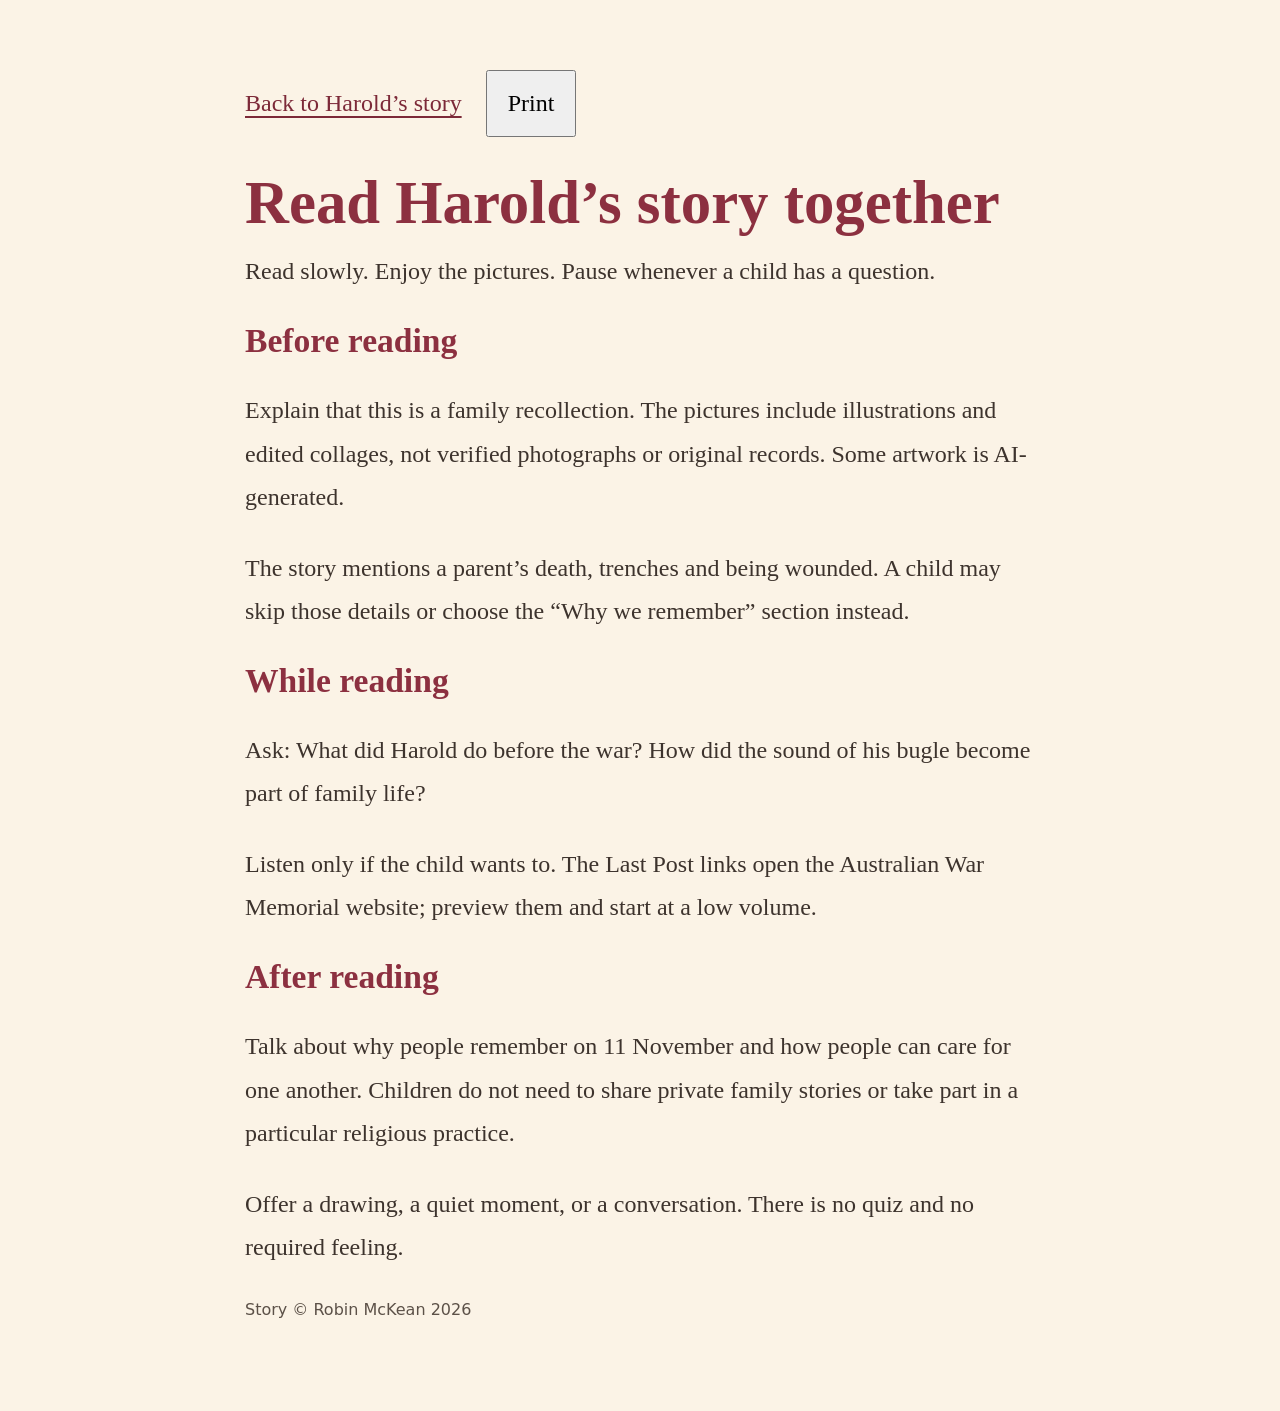
==== commit 1f830885: "Present Harold's story as a flowing illustrated blog article" ====
--- a/teacher/index.html
+++ b/teacher/index.html
@@ -1 +1 @@
-<!doctype html><html lang="en-AU"><head><meta charset="utf-8"><meta name="viewport" content="width=device-width,initial-scale=1"><title>Read Harold’s story together — Harold’s Story</title><link rel="stylesheet" href="../assets/site.css"></head><body><main class="simple-paper"><div class="print-tools"><a href="../index.html">Back to Harold’s story</a><button onclick="window.print()">Print</button></div><h1>Read Harold’s story together</h1><p>Read slowly. Enjoy the pictures. Pause whenever a child has a question.</p><h2>Before reading</h2><p>Explain that this is a family recollection. The supplied pictures include illustrations and edited collages, not verified photographs or original records.</p><p>The story mentions a parent’s death, trenches and being wounded. A child may skip those details or choose the “Why we remember” section instead.</p><h2>While reading</h2><p>Ask: What did Harold do before the war? How did the sound of his bugle become part of family life?</p><p>Listen only if the child wants to. The Last Post links open the Australian War Memorial website; preview them and start at a low volume.</p><h2>After reading</h2><p>Talk about why people remember on 11 November and how people can care for one another. Children do not need to share private family stories or take part in a particular religious practice.</p><p>Offer a drawing, a quiet moment, or a conversation. There is no quiz and no required feeling.</p><p class="note">Story © Robin McKean 2026</p></main></body></html>+<!doctype html><html lang="en-AU"><head><meta charset="utf-8"><meta name="viewport" content="width=device-width,initial-scale=1"><title>Read Harold’s story together — Harold’s Story</title><link rel="stylesheet" href="../assets/site.css"></head><body><main class="simple-paper"><div class="print-tools"><a href="../index.html">Back to Harold’s story</a><button onclick="window.print()">Print</button></div><h1>Read Harold’s story together</h1><p>Read slowly. Enjoy the pictures. Pause whenever a child has a question.</p><h2>Before reading</h2><p>Explain that this is a family recollection. The pictures include illustrations and edited collages, not verified photographs or original records. Some artwork is AI-generated.</p><p>The story mentions a parent’s death, trenches and being wounded. A child may skip those details or choose the “Why we remember” section instead.</p><h2>While reading</h2><p>Ask: What did Harold do before the war? How did the sound of his bugle become part of family life?</p><p>Listen only if the child wants to. The Last Post links open the Australian War Memorial website; preview them and start at a low volume.</p><h2>After reading</h2><p>Talk about why people remember on 11 November and how people can care for one another. Children do not need to share private family stories or take part in a particular religious practice.</p><p>Offer a drawing, a quiet moment, or a conversation. There is no quiz and no required feeling.</p><p class="note">Story © Robin McKean 2026</p></main></body></html>
--- a/assets/site.css
+++ b/assets/site.css
@@ -1 +1,4 @@
 *{box-sizing:border-box}html{scroll-behavior:smooth;scroll-padding-top:24px}body{margin:0;background:#fbf3e6;color:#3d332d;font-family:Georgia,"Times New Roman",serif;font-size:24px;line-height:1.8}.wrap{max-width:990px;padding:0 28px;margin:auto}header{padding-top:48px!important;padding-bottom:24px!important}h1,h2,h3{line-height:1.2;text-wrap:balance}h1{font-size:clamp(2.2rem,6vw,3.8rem);color:#8c3040;margin:10px 0}h2{font-size:2.1rem;color:#8c3040}h3{font-size:1.85rem;margin:10px 0 25px}p{margin:0 0 1.15em}.subtitle{font-size:1.5rem}.eyebrow{font:700 .85rem/1.5 system-ui,sans-serif;letter-spacing:.1em;text-transform:uppercase;color:#695444}.note,figcaption{font:1rem/1.65 system-ui,sans-serif;color:#5c5148}a{color:#7c2938;text-underline-offset:5px}a:hover{color:#402b24}nav{display:flex;gap:12px 24px;flex-wrap:wrap;padding:20px 0;border-block:1px solid #d6c5ae;font:700 1.05rem/1.5 system-ui,sans-serif}nav a{padding:8px 0}.opening{display:grid;grid-template-columns:1fr 1.3fr;gap:40px;align-items:center;padding:24px 0 32px}.opening h2{margin-top:0}.opening figure{margin:0}.gentle{background:#eee4d5;border-radius:14px;padding:20px 24px;font-size:1.05rem;line-height:1.7}.story-part{padding:40px 0 36px;border-bottom:1px solid #d9c9b3}.story-part p{max-width:830px}.story-part>.eyebrow{margin:0}.story-part figure{margin:34px auto}.story-part p:not(.eyebrow){font-size:clamp(22px,2.5vw,26px)}figure{margin:24px auto}figure img{display:block;width:100%;height:auto;border-radius:12px;box-shadow:0 8px 24px #68442618}figure a{display:block}.portrait{max-width:520px}.landscape{max-width:860px}figcaption{padding:14px 5px 0}.image-kind{display:block;font-size:.88rem;margin-top:6px;font-style:italic}.gallery{display:grid;gap:22px}.gallery figure{margin:10px auto}.remember,.listen{padding:40px 30px;margin:40px 0;border-radius:20px;background:#fffaf2;border:1px solid #ddc9aa}.remember .eyebrow,.listen .eyebrow{margin-bottom:10px}.remember h2,.listen h2{margin-top:0}.lest{font-size:1.8rem;color:#8c3040;font-weight:bold}.button{display:inline-block;padding:14px 20px;border-radius:12px;background:#87313e;color:#fff;text-decoration:none;font:700 1.08rem/1.5 system-ui,sans-serif}.button:hover{background:#652430;color:#fff}.listen-links{display:flex;flex-direction:column;align-items:flex-start;gap:20px;margin:24px 0}.sources{font:1rem/1.8 system-ui,sans-serif;background:#eee4d5;padding:22px;border-radius:14px}.sources summary{font-weight:bold;cursor:pointer;padding:6px}.sources p{margin-top:18px}.skip{position:absolute;top:-100px;left:12px;padding:15px;background:white;z-index:5}.skip:focus{top:10px}a:focus-visible,summary:focus-visible,button:focus-visible{outline:3px solid #235e69;outline-offset:5px}footer{margin-top:40px!important;padding-block:30px!important;border-top:1px solid #d6c5ae;font:1rem/1.8 system-ui,sans-serif}footer p{margin-bottom:12px}.simple-paper{max-width:850px;margin:40px auto;padding:30px}.drawing-space{height:320px;border:1px solid #aa9681;margin:25px 0;background:white}.writing-space{height:180px;background:repeating-linear-gradient(transparent 0 42px,#c8b9a7 43px 44px)}button{font:inherit;padding:10px 20px;cursor:pointer}.print-tools{display:flex;gap:24px;align-items:center;flex-wrap:wrap;margin-bottom:30px}@media(max-width:650px){.wrap{padding-inline:20px}.opening{grid-template-columns:1fr;gap:26px}.opening figure{max-width:370px;margin:auto}.opening>div{order:-1}header{padding-top:28px!important}h2{font-size:1.85rem}.remember,.listen{padding:26px 20px}.story-part{padding-block:30px}.simple-paper{margin:20px 0;padding:20px}body{font-size:22px}.portrait{max-width:100%}}@media(prefers-reduced-motion:reduce){html{scroll-behavior:auto}}@media print{body{background:white;color:#111;font-size:16pt}.wrap{max-width:none;padding:0}.opening{display:block}.opening figure{max-width:300px}.story-part{break-before:page}figure{break-inside:avoid}.portrait{max-width:300px}.landscape{max-width:550px}nav,.skip,footer,.print-tools{display:none!important}.remember,.listen{padding:16px;border-color:#aaa}a{color:#111}.simple-paper{margin:0;padding:0}.sources{font-size:11pt}}
+
+/* Flowing article layout */
+.wrap{max-width:920px}.blog-article{max-width:820px;margin:auto}.article-intro{font-size:1.35rem;color:#6d4a3b;margin:10px 0 34px;line-height:1.7}.opening{display:block;padding:0 0 28px}.opening figure{max-width:420px;margin:0 auto}.story-part{border:0;padding:34px 0 16px}.story-part h2{margin:0 0 24px;font-size:1.85rem;color:#713b3c}.remember,.listen{background:none;border:0;border-top:1px solid #d6c5ae;border-radius:0;padding:34px 0;margin:32px 0}.sources{background:#f1e7d7;font-size:.95rem}.subtitle{font-size:1.2rem;color:#72594b}header{border-bottom:1px solid #d6c5ae;margin-bottom:35px!important}.gallery{gap:20px}@media print{.story-part{break-before:auto}.article-intro{font-size:17pt}}
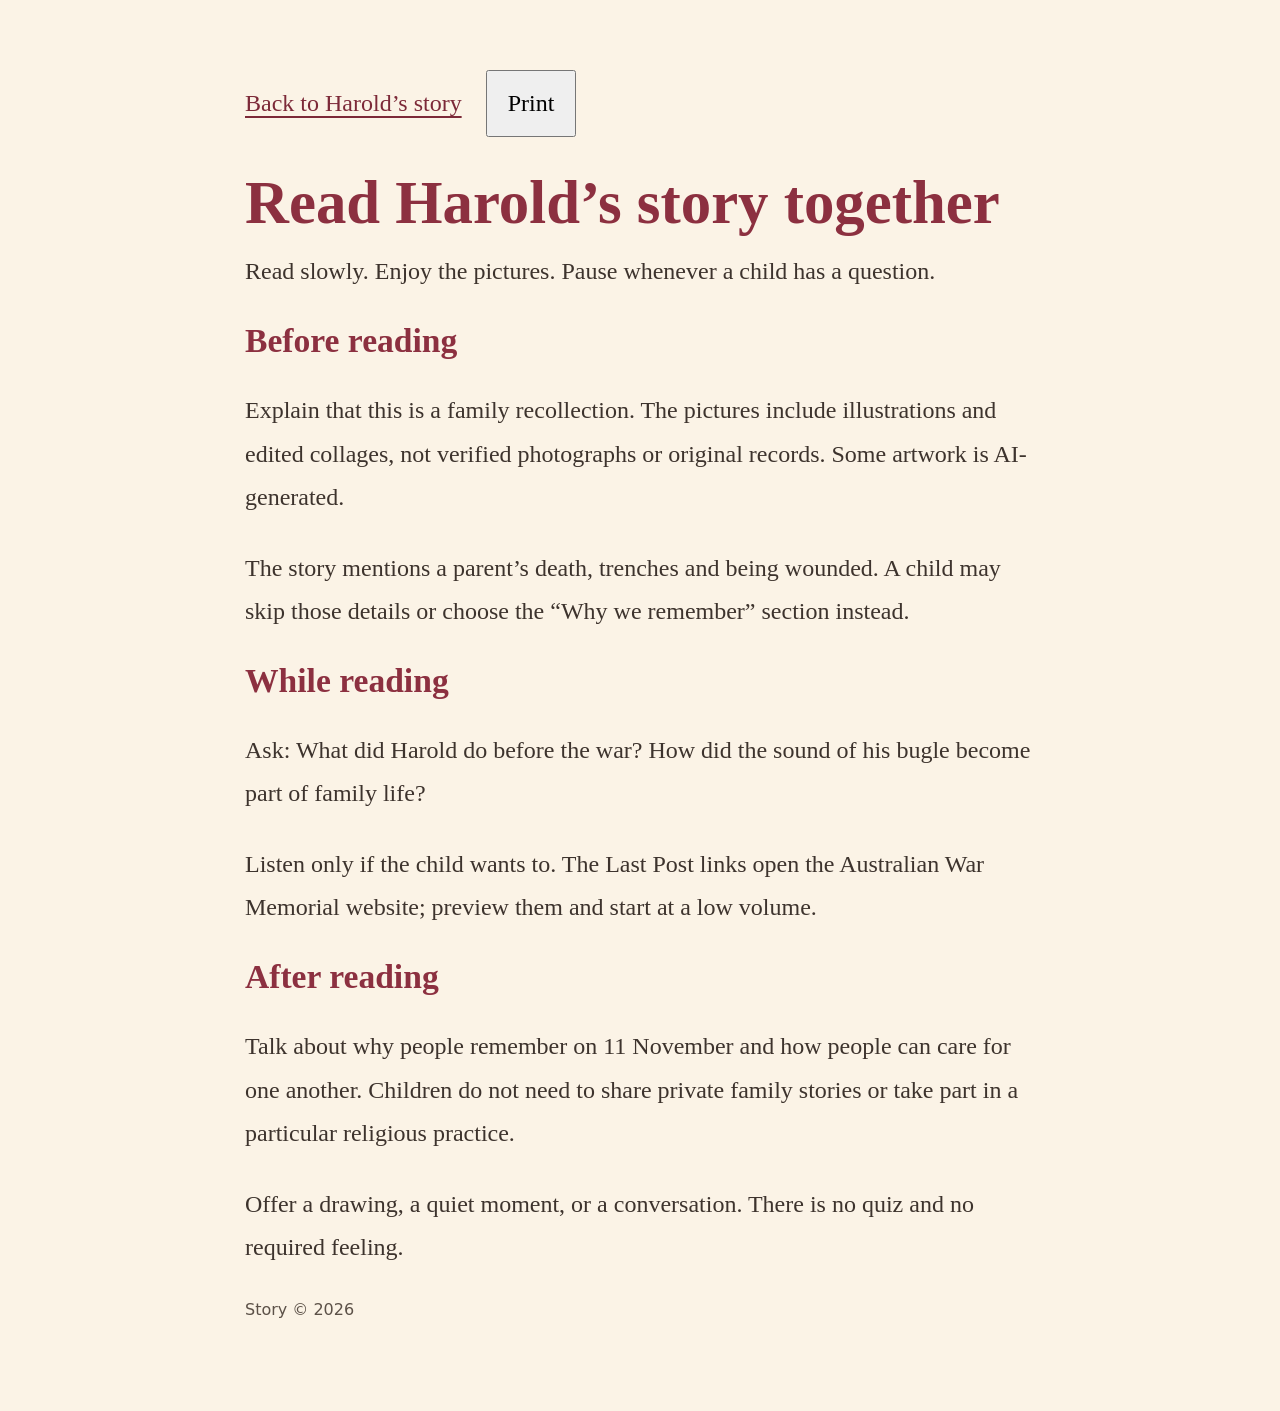
==== commit 349a3b2e: "Remove remaining author-name references and version article stylesheet" ====
--- a/teacher/index.html
+++ b/teacher/index.html
@@ -1 +1 @@
-<!doctype html><html lang="en-AU"><head><meta charset="utf-8"><meta name="viewport" content="width=device-width,initial-scale=1"><title>Read Harold’s story together — Harold’s Story</title><link rel="stylesheet" href="../assets/site.css"></head><body><main class="simple-paper"><div class="print-tools"><a href="../index.html">Back to Harold’s story</a><button onclick="window.print()">Print</button></div><h1>Read Harold’s story together</h1><p>Read slowly. Enjoy the pictures. Pause whenever a child has a question.</p><h2>Before reading</h2><p>Explain that this is a family recollection. The pictures include illustrations and edited collages, not verified photographs or original records. Some artwork is AI-generated.</p><p>The story mentions a parent’s death, trenches and being wounded. A child may skip those details or choose the “Why we remember” section instead.</p><h2>While reading</h2><p>Ask: What did Harold do before the war? How did the sound of his bugle become part of family life?</p><p>Listen only if the child wants to. The Last Post links open the Australian War Memorial website; preview them and start at a low volume.</p><h2>After reading</h2><p>Talk about why people remember on 11 November and how people can care for one another. Children do not need to share private family stories or take part in a particular religious practice.</p><p>Offer a drawing, a quiet moment, or a conversation. There is no quiz and no required feeling.</p><p class="note">Story © Robin McKean 2026</p></main></body></html>+<!doctype html><html lang="en-AU"><head><meta charset="utf-8"><meta name="viewport" content="width=device-width,initial-scale=1"><title>Read Harold’s story together — Harold’s Story</title><link rel="stylesheet" href="../assets/site.css?v=20261107-blog-2"></head><body><main class="simple-paper"><div class="print-tools"><a href="../index.html">Back to Harold’s story</a><button onclick="window.print()">Print</button></div><h1>Read Harold’s story together</h1><p>Read slowly. Enjoy the pictures. Pause whenever a child has a question.</p><h2>Before reading</h2><p>Explain that this is a family recollection. The pictures include illustrations and edited collages, not verified photographs or original records. Some artwork is AI-generated.</p><p>The story mentions a parent’s death, trenches and being wounded. A child may skip those details or choose the “Why we remember” section instead.</p><h2>While reading</h2><p>Ask: What did Harold do before the war? How did the sound of his bugle become part of family life?</p><p>Listen only if the child wants to. The Last Post links open the Australian War Memorial website; preview them and start at a low volume.</p><h2>After reading</h2><p>Talk about why people remember on 11 November and how people can care for one another. Children do not need to share private family stories or take part in a particular religious practice.</p><p>Offer a drawing, a quiet moment, or a conversation. There is no quiz and no required feeling.</p><p class="note">Story © 2026</p></main></body></html>
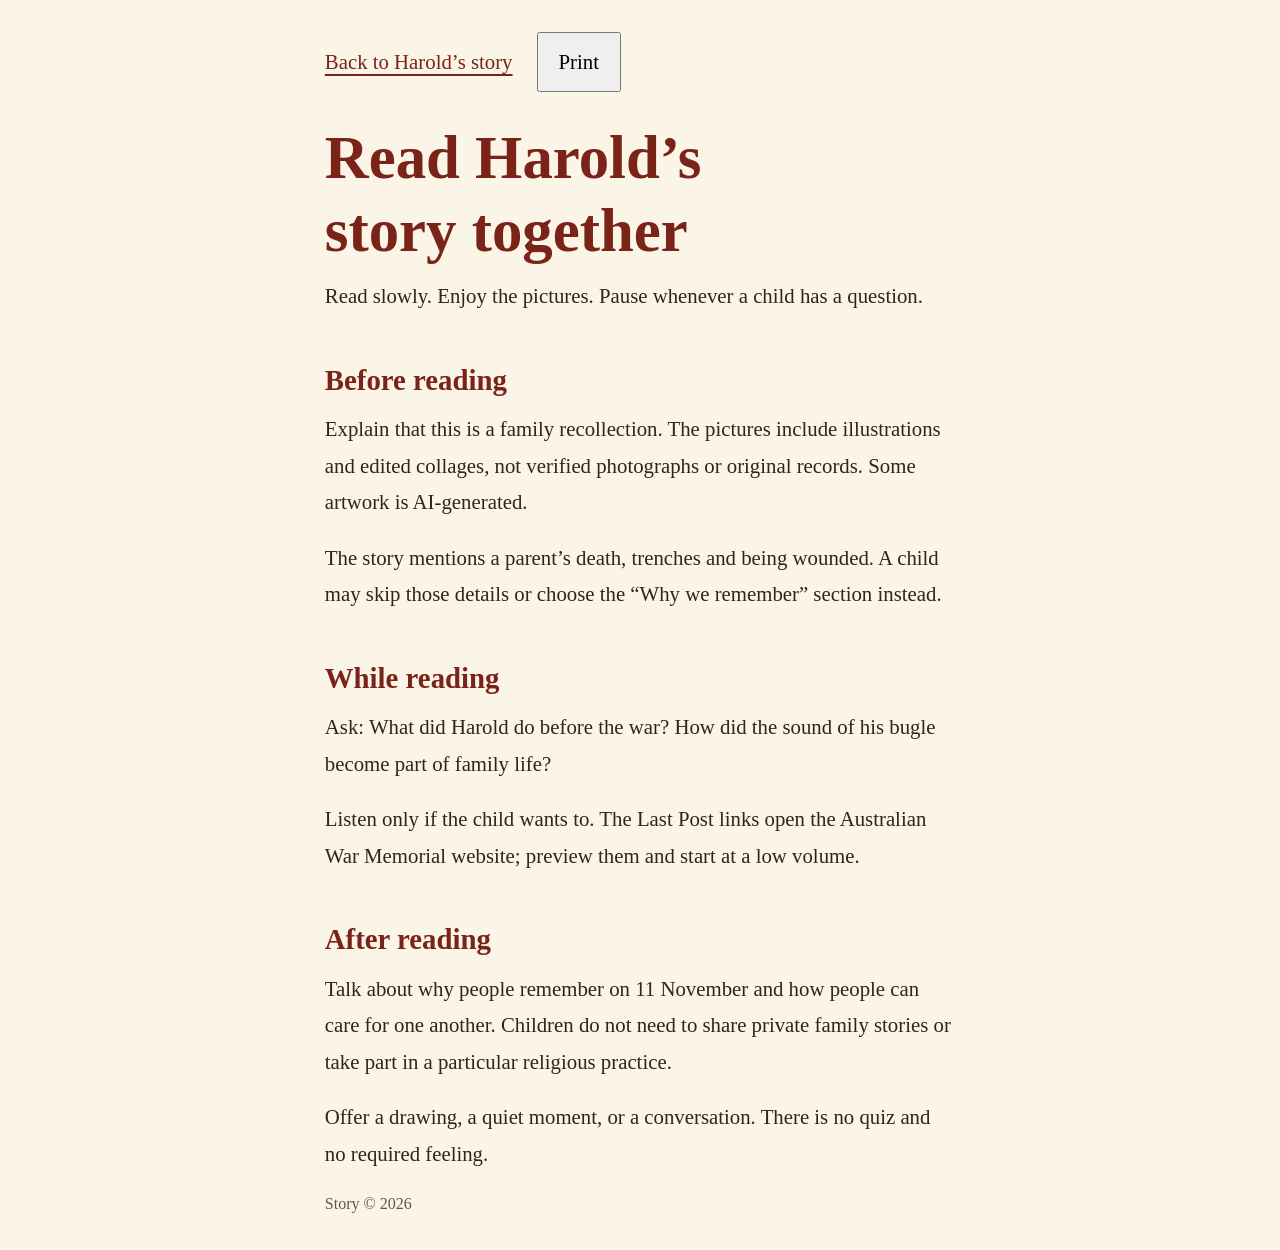
==== commit 194281a7: "Match Harold's blog styling to Oliver's typography and warm article design" ====
--- a/teacher/index.html
+++ b/teacher/index.html
@@ -1 +1,2 @@
-<!doctype html><html lang="en-AU"><head><meta charset="utf-8"><meta name="viewport" content="width=device-width,initial-scale=1"><title>Read Harold’s story together — Harold’s Story</title><link rel="stylesheet" href="../assets/site.css?v=20261107-blog-2"></head><body><main class="simple-paper"><div class="print-tools"><a href="../index.html">Back to Harold’s story</a><button onclick="window.print()">Print</button></div><h1>Read Harold’s story together</h1><p>Read slowly. Enjoy the pictures. Pause whenever a child has a question.</p><h2>Before reading</h2><p>Explain that this is a family recollection. The pictures include illustrations and edited collages, not verified photographs or original records. Some artwork is AI-generated.</p><p>The story mentions a parent’s death, trenches and being wounded. A child may skip those details or choose the “Why we remember” section instead.</p><h2>While reading</h2><p>Ask: What did Harold do before the war? How did the sound of his bugle become part of family life?</p><p>Listen only if the child wants to. The Last Post links open the Australian War Memorial website; preview them and start at a low volume.</p><h2>After reading</h2><p>Talk about why people remember on 11 November and how people can care for one another. Children do not need to share private family stories or take part in a particular religious practice.</p><p>Offer a drawing, a quiet moment, or a conversation. There is no quiz and no required feeling.</p><p class="note">Story © 2026</p></main></body></html>+<!DOCTYPE html>
+<html lang="en-AU"><head><meta charset="utf-8"/><meta content="width=device-width,initial-scale=1" name="viewport"/><title>Read Harold’s story together — Harold’s Story</title><link href="../assets/site.css?v=20261107-oliver-style" rel="stylesheet"/></head><body><main class="simple-paper"><div class="print-tools"><a href="../index.html">Back to Harold’s story</a><button onclick="window.print()">Print</button></div><h1>Read Harold’s story together</h1><p>Read slowly. Enjoy the pictures. Pause whenever a child has a question.</p><h2>Before reading</h2><p>Explain that this is a family recollection. The pictures include illustrations and edited collages, not verified photographs or original records. Some artwork is AI-generated.</p><p>The story mentions a parent’s death, trenches and being wounded. A child may skip those details or choose the “Why we remember” section instead.</p><h2>While reading</h2><p>Ask: What did Harold do before the war? How did the sound of his bugle become part of family life?</p><p>Listen only if the child wants to. The Last Post links open the Australian War Memorial website; preview them and start at a low volume.</p><h2>After reading</h2><p>Talk about why people remember on 11 November and how people can care for one another. Children do not need to share private family stories or take part in a particular religious practice.</p><p>Offer a drawing, a quiet moment, or a conversation. There is no quiz and no required feeling.</p><p class="note">Story © 2026</p></main></body></html>
--- a/assets/site.css
+++ b/assets/site.css
@@ -2,3 +2,44 @@
 
 /* Flowing article layout */
 .wrap{max-width:920px}.blog-article{max-width:820px;margin:auto}.article-intro{font-size:1.35rem;color:#6d4a3b;margin:10px 0 34px;line-height:1.7}.opening{display:block;padding:0 0 28px}.opening figure{max-width:420px;margin:0 auto}.story-part{border:0;padding:34px 0 16px}.story-part h2{margin:0 0 24px;font-size:1.85rem;color:#713b3c}.remember,.listen{background:none;border:0;border-top:1px solid #d6c5ae;border-radius:0;padding:34px 0;margin:32px 0}.sources{background:#f1e7d7;font-size:.95rem}.subtitle{font-size:1.2rem;color:#72594b}header{border-bottom:1px solid #d6c5ae;margin-bottom:35px!important}.gallery{gap:20px}@media print{.story-part{break-before:auto}.article-intro{font-size:17pt}}
+
+.poppy-mark{display:inline-block;vertical-align:middle;flex-shrink:0;margin-right:14px;width:42px;height:42px}h1 .poppy-mark{width:52px;height:52px}.lest .poppy-mark{width:30px;height:30px}.trench-tour{margin:34px 0 14px;padding:26px;border-left:4px solid #a93649;border-radius:0 14px 14px 0;background:#f0e5d4}.trench-tour h3{font-size:1.6rem;margin:8px 0 18px}.trench-tour>p:not(.note):not(.tour-kicker){font-size:22px}.tour-kicker{font:700 .8rem/1.6 system-ui,sans-serif;text-transform:uppercase;letter-spacing:.08em;margin-bottom:6px}.trench-tour .note{font:1rem/1.7 system-ui,sans-serif}@media(max-width:650px){h1 .poppy-mark{width:38px;height:38px}.poppy-mark{width:34px;height:34px}.trench-tour{padding:22px 18px}}
+
+/* Oliver companion-blog styling: shared type, palette, measure and image treatment. */
+body{background:#fbf5e8;color:#33241a;font-family:Georgia,'Times New Roman',serif;font-size:1.3rem;line-height:1.75}
+header.wrap{max-width:none;position:relative;background:#2b1a14;color:#fff;border:0;padding:3rem 1.4rem 2.6rem!important;margin:0 auto 2rem!important}
+header h1,header .subtitle{max-width:46rem;margin-left:auto;margin-right:auto}
+header h1{font-size:clamp(2.4rem,7vw,4.4rem);line-height:1.08;margin-top:0;margin-bottom:.6rem;color:#fff;text-shadow:0 2px 12px #000}
+header .subtitle{font-style:italic;font-size:1.25rem;color:#f8eddf;margin-bottom:0;text-shadow:0 1px 8px #000}
+main.wrap{max-width:42rem;margin:0 auto;padding:0 1.3rem 4rem}
+.blog-article{max-width:none;margin:0}
+.article-intro{font-size:1.3rem;line-height:1.75;color:#5e4a3b;margin:0 0 2rem}
+h2,.story-part h2{color:#7a2318;font-size:1.8rem;line-height:1.25;margin:3rem 0 .8rem}
+.story-part{padding:0;border:0}.story-part p:not(.eyebrow){font-size:1.3rem;line-height:1.75;max-width:none}
+p{margin:0 0 1.2rem}
+.opening{padding:0}.opening figure{max-width:26rem;margin:2.4rem auto}
+figure,.story-part figure,.gallery figure{margin:2.4rem 0}
+figure img{border-radius:6px;box-shadow:0 6px 22px rgba(60,30,10,.25);object-fit:contain;filter:none}
+figure.portrait,.story-part figure.portrait{max-width:26rem;margin-left:auto;margin-right:auto}
+figure.landscape,.story-part figure.landscape{max-width:none;margin-left:-1.3rem;margin-right:-1.3rem}
+figure.landscape img{border-radius:0}
+figcaption{font-family:Georgia,'Times New Roman',serif;font-size:.95rem;color:#6b5240;font-style:italic;padding:.6rem 1.3rem 0;line-height:1.5}
+.gallery{display:block}
+.remember,.listen{background:none;border:0;border-radius:0;padding:0;margin:3rem 0}
+.remember h2,.listen h2{margin:0 0 .8rem}
+.lest{text-align:center;font-size:1.7rem;color:#7a2318;font-weight:bold;margin-top:2.5rem}
+a{color:#7a2318;word-break:break-word}
+.button{background:#7a2318;font-family:Georgia,'Times New Roman',serif;font-size:1.1rem;border-radius:6px}
+.button:hover{background:#581a12}
+.gentle{background:#f2e8d5;border-left:3px solid #d5bc94;border-radius:6px;padding:1rem 1.2rem;font-size:1.05rem;line-height:1.65}
+.note{font-family:Georgia,'Times New Roman',serif;font-size:1rem;line-height:1.65;color:#6b5240}
+.sources{font-family:Georgia,'Times New Roman',serif;background:#f4ead8;border-radius:6px;font-size:.95rem;line-height:1.65;padding:1.2rem}
+.sources summary{color:#7a2318}
+footer.wrap{max-width:42rem;margin:0 auto!important;padding:1.5rem 1.3rem 3rem!important;font-family:Georgia,'Times New Roman',serif;font-size:.92rem;line-height:1.55;color:#5e4a3b;border-top:2px solid #e3d2b4}
+.trench-tour{background:#f2e8d5;border-left-color:#7a2318;border-radius:0 6px 6px 0;padding:1.3rem;margin:2.4rem 0}
+.trench-tour h3{color:#7a2318;font-family:Georgia,'Times New Roman',serif;font-size:1.45rem}
+.trench-tour>p:not(.note):not(.tour-kicker){font-size:1.2rem}.trench-tour .note{font-family:Georgia,'Times New Roman',serif}
+.simple-paper{max-width:42rem;padding:0 1.3rem;margin:2rem auto}.simple-paper h1{color:#7a2318}
+@media(min-width:900px){figure.landscape,.story-part figure.landscape{margin-left:-8rem;margin-right:-8rem}figure.landscape img{border-radius:6px}}
+@media(max-width:650px){body{font-size:1.3rem}.story-part p:not(.eyebrow){font-size:1.3rem}header.wrap{padding:2rem 1.3rem!important}header h1{font-size:clamp(2.4rem,7vw,4.4rem)}.remember,.listen{padding:0}.opening figure{max-width:26rem;margin:2.4rem auto}.simple-paper{margin:2rem auto;padding:0 1.3rem}}
+@media print{body{background:white;color:#111;font-size:13pt;line-height:1.55}header.wrap{background:white;color:#111;padding:0 0 1rem!important}header h1,header .subtitle{color:#111;text-shadow:none}main.wrap{padding:0;max-width:none}.story-part p:not(.eyebrow){font-size:13pt}figure.landscape,.story-part figure.landscape{margin:1.5rem auto;max-width:100%}figure img{box-shadow:none}.article-intro{font-size:14pt}}
